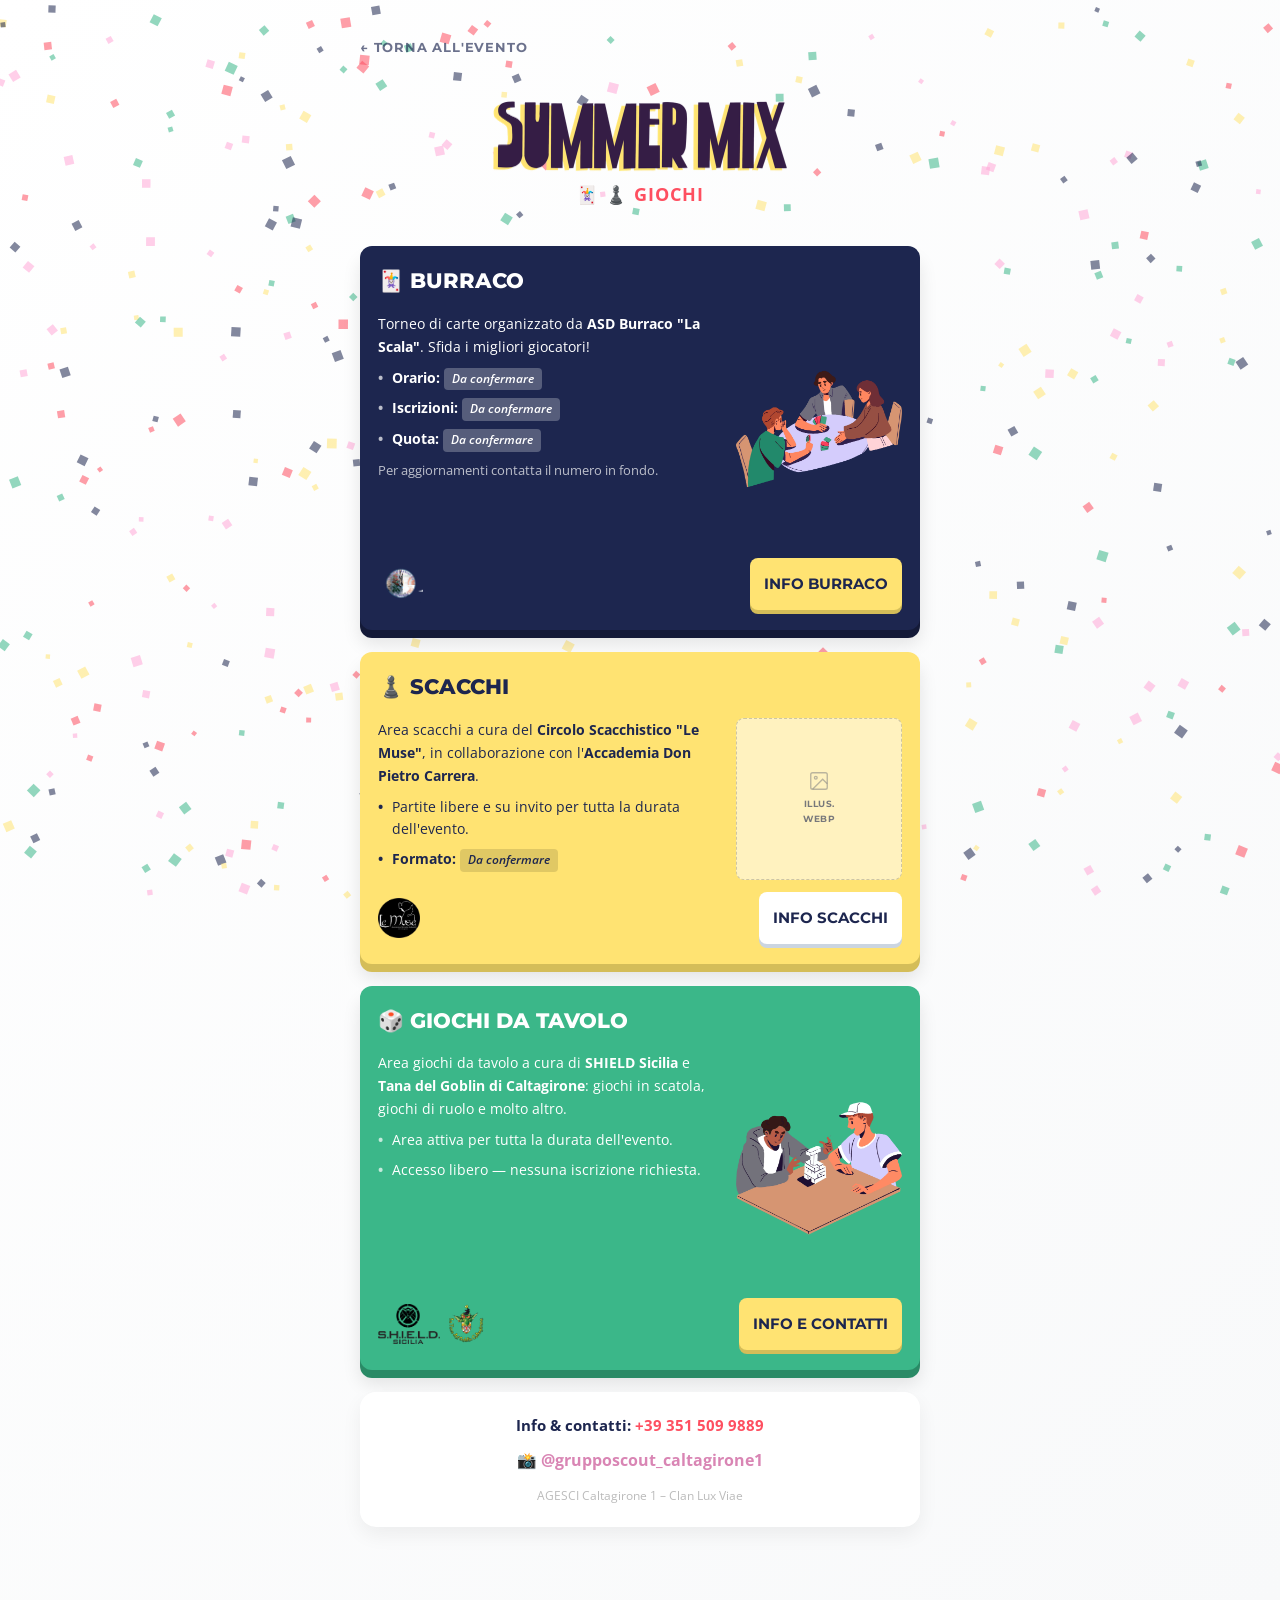
==== giochi.html @ 710dca7d "add" ====
<!DOCTYPE html>
<html lang="it">
<head>
    <meta charset="UTF-8">
    <meta name="viewport" content="width=device-width, initial-scale=1.0">
    <title>Giochi – Summer Mix 2026</title>
    <meta name="description" content="Burraco, scacchi e giochi da tavolo al Summer Mix 2026. Info, iscrizioni e associazioni partner.">
    <link rel="preconnect" href="https://fonts.googleapis.com">
    <link rel="preconnect" href="https://fonts.gstatic.com" crossorigin>
    <link href="https://fonts.googleapis.com/css2?family=Montserrat:wght@700;800;900&family=Open+Sans:wght@400;600;700&display=swap" rel="stylesheet">
    <link rel="stylesheet" href="style.css">
</head>
<body>

<canvas id="particle-canvas" aria-hidden="true"></canvas>

<div class="container">

    <nav class="back-bar" aria-label="Navigazione">
        <a href="index.html">← Torna all'evento</a>
    </nav>

    <header>
        <img src="assets/logo.png" alt="Summer Mix" class="logo-img" width="600" height="153">
        <p class="header-sub" style="margin-top:6px;">🃏 ♟️ Giochi</p>
    </header>

    <!-- BURRACO -->
    <article class="sub-card sub-card-navy on-dark">
        <div class="sub-card-head">
            <h2>🃏 Burraco</h2>
        </div>
        <div class="sub-card-body">
            <div class="sub-card-text">
                <p>Torneo di carte organizzato da <strong>ASD Burraco "La Scala"</strong>. Sfida i migliori giocatori!</p>
                <ul class="details-list">
                    <li><strong>Orario:</strong> <span class="badge-tbd">Da confermare</span></li>
                    <li><strong>Iscrizioni:</strong> <span class="badge-tbd">Da confermare</span></li>
                    <li><strong>Quota:</strong> <span class="badge-tbd">Da confermare</span></li>
                </ul>
                <p style="font-size:.82rem;opacity:.7;margin-top:6px;">Per aggiornamenti contatta il numero in fondo.</p>
            </div>
            <div class="illus-slot">
                <img src="assets/giochitavolo.webp" alt="Illustrazione burraco" loading="lazy">
            </div>
        </div>
        <div class="sub-card-foot sub-card-foot-flex">
            <div class="assoc-logos">
                <img src="assets/burraco.webp" alt="ASD Burraco La Scala" class="assoc-logo">
            </div>
            <a href="tel:+393515099889" class="btn btn-yellow">Info Burraco</a>
        </div>
    </article>

    <!-- SCACCHI -->
    <article class="sub-card sub-card-yellow on-light">
        <div class="sub-card-head">
            <h2>♟️ Scacchi</h2>
        </div>
        <div class="sub-card-body">
            <div class="sub-card-text">
                <p>Area scacchi a cura del <strong>Circolo Scacchistico "Le Muse"</strong>, in collaborazione con l'<strong>Accademia Don Pietro Carrera</strong>.</p>
                <ul class="details-list">
                    <li>Partite libere e su invito per tutta la durata dell'evento.</li>
                    <li><strong>Formato:</strong> <span class="badge-tbd">Da confermare</span></li>
                </ul>
            </div>
            <!--
                TODO illustrazione scacchi:
                <img src="assets/scacchi.webp" alt="Illustrazione scacchi"
                     width="150" height="150" class="illus-slot" style="object-fit:cover;border-radius:8px;">
            -->
            <div class="illus-slot ph" aria-hidden="true">
                <svg width="22" height="22" viewBox="0 0 24 24" fill="none" stroke="currentColor" stroke-width="1.5"><rect x="3" y="3" width="18" height="18" rx="2"/><circle cx="8.5" cy="8.5" r="1.5"/><polyline points="21 15 16 10 5 21"/></svg>
                Illus.<br>WebP
            </div>
        </div>
        <div class="sub-card-foot sub-card-foot-flex">
            <div class="assoc-logos">
                <img src="assets/le-muse.webp" alt="Le Muse" class="assoc-logo">
            </div>
            <a href="https://wa.me/393515099889"
               class="btn" target="_blank" rel="noopener">Info Scacchi</a>
        </div>
    </article>

    <!-- TANA DEL GOBLIN / SHIELD SICILIA -->
    <article class="sub-card sub-card-green on-dark">
        <div class="sub-card-head">
            <h2>🎲 Giochi da Tavolo</h2>
        </div>
        <div class="sub-card-body">
            <div class="sub-card-text">
                <p>Area giochi da tavolo a cura di <strong>SHIELD Sicilia</strong> e <strong>Tana del Goblin di Caltagirone</strong>: giochi in scatola, giochi di ruolo e molto altro.</p>
                <ul class="details-list">
                    <li>Area attiva per tutta la durata dell'evento.</li>
                    <li>Accesso libero — nessuna iscrizione richiesta.</li>
                </ul>

            </div>
            <div class="illus-slot">
                <img src="assets/illus-shield.webp" alt="Illustrazione giochi da tavolo" loading="lazy">
            </div>
        </div>
        <div class="sub-card-foot sub-card-foot-flex">
            <div class="assoc-logos">
                <img src="assets/logo-shield.webp" alt="SHIELD Sicilia" class="assoc-logo">
                <img src="assets/tana-goblin.webp" alt="Tana del Goblin" class="assoc-logo">
            </div>
            <a href="https://wa.me/393515099889"
               class="btn btn-yellow" target="_blank" rel="noopener">Info e contatti</a>
        </div>
    </article>

    <!-- FOOTER MINIMAL -->
    <footer>
        <p class="contact-line">
            <strong>Info &amp; contatti:</strong>
            <a href="https://wa.me/393515099889" class="contact-link">+39 351 509 9889</a>
        </p>
        <a href="https://www.instagram.com/grupposcout_caltagirone1"
           class="social-link" target="_blank" rel="noopener">
            📸 @grupposcout_caltagirone1
        </a>
        <p class="footer-note">AGESCI Caltagirone 1 – Clan Lux Viae</p>
    </footer>

</div><!-- /container -->

<script src="particles.js"></script>

</body>
</html>
---- style.css ----
/* ============================================================
   SUMMER MIX 2026 — Shared Stylesheet
   ============================================================ */
:root {
    --color-pink:        #FFA7D7;
    --color-pink-dark:   #D985B4;
    --color-green:       #3BB789;
    --color-green-dark:  #2A8A66;
    --color-yellow:      #FFE372;
    --color-yellow-dark: #D4BD59;
    --color-red:         #FE4F60;
    --color-red-dark:    #CC3D4B;
    --color-navy:        #1D264F;
    --color-navy-dark:   #141A38;
    --color-text-dark:   #1D264F;
}

*, *::before, *::after {
    box-sizing: border-box; margin: 0; padding: 0;
    -webkit-tap-highlight-color: transparent;
}

body {
    font-family: 'Open Sans', sans-serif;
    background: linear-gradient(135deg, #ffffff 0%, #f8f9fa 100%);
    color: var(--color-text-dark);
    line-height: 1.6;
    padding-bottom: 60px;
    min-height: 100vh;
    overflow-x: hidden;
}

h1, h2, h3 {
    font-family: 'Montserrat', sans-serif;
    font-weight: 800; text-transform: uppercase;
}

/* ── Canvas ── */
#particle-canvas {
    position: fixed; top: 0; left: 0;
    width: 100vw; height: 100vh;
    z-index: 0; pointer-events: none;
}

/* ── Container ── */
.container {
    width: 100%; max-width: 600px;
    margin: 0 auto; padding: 20px;
    position: relative; z-index: 2;
}

/* ── Header ── */
header { text-align: center; padding: 30px 0 20px; }

.logo-img {
    width: 100%; max-width: 300px; height: auto;
    display: block; margin: 0 auto 6px;
}

.header-eyebrow {
    font-size: .8rem; text-transform: uppercase;
    letter-spacing: 2px; color: var(--color-red);
    margin-bottom: 10px; font-weight: 700;
}

.header-sub {
    font-size: 1.1rem; font-weight: 700;
    color: var(--color-red); text-transform: uppercase;
    letter-spacing: 1px; margin-bottom: 18px;
}

/* ── Info box ── */
.info-box {
    background: #fff;
    border-bottom: 4px solid var(--color-yellow);
    padding: 14px; border-radius: 8px;
    text-align: left; margin-bottom: 4px;
    box-shadow: 0 6px 16px rgba(0,0,0,.06);
}
.info-item { margin-bottom: 7px; font-size: .95rem; color: #333; }
.info-item:last-child { margin-bottom: 0; }
.info-item strong { color: var(--color-text-dark); margin-right: 4px; }

/* ── Section label ── */
.section-label {
    font-family: 'Montserrat', sans-serif; font-size: .68rem;
    font-weight: 800; text-transform: uppercase; letter-spacing: 2.5px;
    color: #bbb; margin: 22px 0 10px; text-align: center;
}

/* ── Main nav boxes (index only) ── */
.main-box {
    display: flex; align-items: center; justify-content: space-between;
    border-radius: 16px; padding: 22px 20px; margin-bottom: 14px;
    text-decoration: none; cursor: pointer;
    position: relative; top: 0;
    transition: top .1s, box-shadow .1s;
}
.main-box:focus-visible { outline: 3px solid var(--color-navy); outline-offset: 3px; }
.main-box:active { top: 5px; }

.main-box-content { flex: 1; }
.main-box-icon    { font-size: 1.8rem; margin-bottom: 4px; line-height: 1; }
.main-box-title   { font-family: 'Montserrat', sans-serif; font-weight: 900;
                    font-size: 1.7rem; line-height: 1; margin-bottom: 3px;
                    text-transform: uppercase; }
.main-box-sub     { font-size: .82rem; font-weight: 600; opacity: .75; }
.main-box-arrow   { font-size: 2.2rem; font-weight: 700; flex-shrink: 0;
                    margin-left: 16px; opacity: .6; }

.main-box-sport {
    background: var(--color-pink); color: var(--color-text-dark);
    box-shadow: 0 10px 0 var(--color-pink-dark), 0 18px 26px rgba(0,0,0,.12);
}
.main-box-sport:active  { box-shadow: 0 5px 0 var(--color-pink-dark),  0 8px 12px rgba(0,0,0,.10); }

.main-box-giochi {
    background: var(--color-yellow); color: var(--color-text-dark);
    box-shadow: 0 10px 0 var(--color-yellow-dark), 0 18px 26px rgba(0,0,0,.12);
}
.main-box-giochi:active { box-shadow: 0 5px 0 var(--color-yellow-dark), 0 8px 12px rgba(0,0,0,.10); }

/* ── Timeline (home) ── */
.timeline-wrap {
    background: #fff; border-radius: 12px;
    padding: 16px 16px 6px;
    box-shadow: 0 6px 16px rgba(0,0,0,.06);
    margin-bottom: 14px;
}

.tl-item {
    display: flex; gap: 10px; align-items: flex-start;
    margin-bottom: 12px; font-size: .9rem;
}
.tl-time {
    font-family: 'Montserrat', sans-serif; font-weight: 700;
    min-width: 58px; flex-shrink: 0; color: var(--color-text-dark); padding-top: 1px;
}
.tl-dot {
    width: 9px; height: 9px; border-radius: 50%;
    background: #ddd; flex-shrink: 0; margin-top: 5px;
}
.tl-content { flex: 1; }

/* KaltaStreetEagles — featured row */
.tl-item-featured {
    display: flex; gap: 10px; align-items: center;
    background: var(--color-red); color: #fff;
    border-radius: 10px; padding: 11px 14px;
    margin: 0 -4px 12px; font-size: .9rem;
}
.tl-item-featured .tl-time  { color: rgba(255,255,255,.8); min-width: 58px; }
.tl-item-featured .tl-dot   { background: rgba(255,255,255,.6); }
.tl-item-featured .tl-content { font-size: .95rem; }

.badge-live {
    display: inline-flex; align-items: center;
    background: #fff; color: var(--color-red);
    font-family: 'Montserrat', sans-serif;
    font-size: .58rem; font-weight: 900; letter-spacing: 1.5px;
    padding: 2px 6px; border-radius: 4px;
    vertical-align: middle; margin-right: 5px;
    animation: pulse 1.4s ease-in-out infinite;
}
@keyframes pulse { 0%,100% { opacity:1; } 50% { opacity:.5; } }

/* ── Cibo card (index) ── */
.cibo-card {
    background: var(--color-red); color: #fff;
    border-radius: 12px; padding: 18px 18px 20px;
    box-shadow: 0 8px 0 var(--color-red-dark), 0 14px 20px rgba(0,0,0,.10);
    margin-bottom: 14px;
}
.cibo-card h2 { font-size: 1.2rem; margin-bottom: 12px; }
.cibo-row { display: flex; gap: 8px; margin-bottom: 9px; font-size: .9rem; align-items: flex-start; }
.cibo-row-icon { flex-shrink: 0; margin-top: 1px; }

/* ── Sponsor trigger ── */
.sponsor-trigger {
    font-size: .98rem; font-weight: 700; text-align: center;
    color: var(--color-text-dark); margin: 14px 0;
    background: rgba(254,79,96,.07); border: 2px solid var(--color-red);
    padding: 12px; border-radius: 8px; cursor: pointer;
    transition: transform .15s; box-shadow: 0 4px 10px rgba(254,79,96,.10);
}
.sponsor-trigger:active { transform: scale(.98); }
.sponsor-trigger:focus-visible { outline: 3px solid var(--color-navy); outline-offset: 3px; }

/* ── Buttons ── */
.btn {
    display: block; width: 100%; text-align: center; padding: 14px;
    background: #fff; color: var(--color-text-dark); text-decoration: none;
    font-family: 'Montserrat', sans-serif; font-weight: 700;
    border-radius: 8px; text-transform: uppercase; font-size: .95rem;
    box-shadow: 0 4px 0 #CBD5E1;
    transition: transform .1s, box-shadow .1s;
    cursor: pointer; border: none; appearance: none;
}
.btn:active         { transform: translateY(4px); box-shadow: none; }
.btn-yellow         { background: var(--color-yellow); box-shadow: 0 4px 0 var(--color-yellow-dark); }
.btn-yellow:active  { box-shadow: none; }
.btn[disabled], .btn-disabled {
    opacity: .45; cursor: not-allowed; pointer-events: none; box-shadow: none;
}
.btn + .btn { margin-top: 10px; }

/* ── Badge TBD ── */
.badge-tbd { display: inline-block; padding: 2px 8px; border-radius: 4px;
             font-size: .73rem; font-weight: 600; font-style: italic; }
.on-light .badge-tbd { background: rgba(0,0,0,.12); color: var(--color-text-dark); }
.on-dark  .badge-tbd { background: rgba(255,255,255,.25); color: #fff; }
/* uso diretto fuori da on-light/on-dark (es. timeline su bianco) */
.badge-tbd-plain    { background: rgba(0,0,0,.10); color: var(--color-text-dark); }
.badge-tbd-inv      { background: rgba(255,255,255,.25); color: #fff; }

/* ── Back bar (sub-pages) ── */
.back-bar { padding: 14px 0 8px; }
.back-bar a {
    display: inline-flex; align-items: center; gap: 6px;
    color: var(--color-text-dark); text-decoration: none;
    font-family: 'Montserrat', sans-serif; font-weight: 700;
    font-size: .82rem; text-transform: uppercase; letter-spacing: .8px;
    opacity: .65; transition: opacity .15s;
}
.back-bar a:hover, .back-bar a:focus { opacity: 1; }
.back-bar a:focus-visible { outline: 3px solid var(--color-navy); border-radius: 4px; outline-offset: 3px; }

/* ── Sub-page cards (always expanded) ── */
.sub-card {
    border-radius: 12px; margin-bottom: 22px; overflow: hidden;
}
.sub-card-head { padding: 18px 18px 14px; }
.sub-card-head h2 { font-size: 1.3rem; }
.sub-card-body {
    display: flex; gap: 14px; align-items: stretch;
    padding: 0 18px;
}
.sub-card-text       { flex: 1; min-width: 0; font-size: .9rem; }
.sub-card-text p     { margin-bottom: 9px; }
.sub-card-foot       { padding: 12px 18px 20px; }

/* colours */
.sub-card-pink   { background: var(--color-pink);   color: var(--color-text-dark);
                   box-shadow: 0 8px 0 var(--color-pink-dark),   0 14px 18px rgba(0,0,0,.10); }
.sub-card-green  { background: var(--color-green);  color: #fff;
                   box-shadow: 0 8px 0 var(--color-green-dark),  0 14px 18px rgba(0,0,0,.10); }
.sub-card-yellow { background: var(--color-yellow); color: var(--color-text-dark);
                   box-shadow: 0 8px 0 var(--color-yellow-dark), 0 14px 18px rgba(0,0,0,.10); }
.sub-card-navy   { background: var(--color-navy);   color: #fff;
                   box-shadow: 0 8px 0 var(--color-navy-dark),   0 14px 18px rgba(0,0,0,.10); }

/* ── Illustration slot ── */
.illus-slot {
    flex: 0 0 calc(33% - 7px); border-radius: 8px; overflow: hidden;
    min-height: 120px; display: flex; align-items: center; justify-content: center;
}
.illus-slot.ph {          /* placeholder */
    flex-direction: column; gap: 5px; padding: 8px; text-align: center;
    font-family: 'Montserrat', sans-serif; font-weight: 700;
    font-size: .58rem; letter-spacing: .5px; text-transform: uppercase;
}
.on-light .illus-slot.ph { background: rgba(255,255,255,.55); border: 1px dashed rgba(29,38,79,.22); color: rgba(29,38,79,.6); }
.on-dark  .illus-slot.ph { background: rgba(255,255,255,.14); border: 1px dashed rgba(255,255,255,.38); color: rgba(255,255,255,.8); }
.illus-slot.ph svg { opacity: .5; }
.illus-slot img { width: 100%; height: auto; object-fit: contain; display: block; }

/* ── Details list ── */
.details-list { list-style: none; margin: 8px 0; }
.details-list li { margin-bottom: 7px; padding-left: 14px; position: relative; font-size: .88rem; }
.details-list li::before { content: "•"; position: absolute; left: 0; font-weight: 700; }
.on-dark  .details-list li::before { color: rgba(255,255,255,.7); }
.on-light .details-list li::before { color: var(--color-text-dark); }

/* ── Footer ── */
footer {
    text-align: center; padding: 22px 20px; margin-top: 14px;
    background: #fff; border-radius: 16px;
    box-shadow: 0 8px 20px rgba(0,0,0,.06);
}
footer h3 { font-size: 1.05rem; color: var(--color-text-dark); margin-bottom: 14px; }

.org-grid {
    display: flex;
    flex-wrap: wrap;
    justify-content: center;
    gap: 10px;
    margin-bottom: 18px;
}
.org-slot {
    flex: 0 0 calc(33.333% - 8px);
    min-width: 0;
}
.org-slot {
    border: 2px dashed #e2e8f0; border-radius: 8px;
    padding: 14px 10px; height: 76px;
    display: flex; align-items: center; justify-content: center;
    font-family: 'Montserrat', sans-serif; font-size: .62rem;
    font-weight: 700; color: #c0c8d4; text-align: center;
    text-transform: uppercase; letter-spacing: .5px;
}
.org-slot img { max-width: 100%; max-height: 52px; object-fit: contain; }

.contact-line { margin-bottom: 10px; font-size: .93rem; }
.contact-link { color: var(--color-red); font-weight: 700; text-decoration: none; }
.social-link  { display: inline-flex; align-items: center; gap: 5px;
                color: var(--color-pink-dark); font-weight: 700;
                text-decoration: none; font-size: .98rem; }
.footer-note  { font-size: .76rem; color: #bbb; margin-top: 12px; }

/* ── Sponsor modal ── */
.modal-overlay {
    position: fixed; top: 0; left: 0; width: 100vw; height: 100vh;
    background: rgba(29,38,79,.8); backdrop-filter: blur(4px);
    z-index: 1000; display: flex; align-items: center; justify-content: center;
    opacity: 0; pointer-events: none; transition: opacity .3s;
}
.modal-overlay.active { opacity: 1; pointer-events: auto; }
.modal-content {
    background: #fff; width: 90%; max-width: 450px;
    border: 4px solid var(--color-red); border-radius: 12px;
    padding: 24px 18px; position: relative;
    transform: translateY(20px); transition: transform .3s;
    box-shadow: 0 10px 30px rgba(0,0,0,.3);
    max-height: 90vh; overflow-y: auto;
}
.modal-overlay.active .modal-content { transform: translateY(0); }
.close-modal {
    position: absolute; top: 10px; right: 14px;
    font-size: 2rem; font-weight: 700; color: var(--color-red); cursor: pointer; line-height: 1;
}
.close-modal:focus-visible { outline: 3px solid var(--color-navy); border-radius: 4px; }
.modal-content h2 {
    text-align: center; font-size: 1.4rem; color: var(--color-text-dark);
    margin-bottom: 16px; border-bottom: 2px solid rgba(254,79,96,.2); padding-bottom: 10px;
}
.sponsor-grid { display: grid; grid-template-columns: repeat(2,1fr); gap: 12px; }
.sponsor-slot {
    background: #f8f9fa; border: 2px dashed #cbd5e1; border-radius: 8px;
    padding: 18px 10px; min-height: 78px;
    display: flex; flex-direction: column; align-items: center; justify-content: center;
    font-family: 'Montserrat', sans-serif; font-size: .7rem; font-weight: 700;
    color: #94a3b8; text-align: center; gap: 5px;
}

/* ── Org logos row (dentro sub-page cards) ── */
.card-logos {
    display: flex; gap: 10px; align-items: center;
    margin-top: 12px; flex-wrap: wrap;
}
.card-logo {
    height: 34px; width: auto; max-width: 90px;
    object-fit: contain; border-radius: 5px;
    background: rgba(255,255,255,.15); padding: 2px;
}

/* ── Logo inline nel timeline highlight ── */
.tl-logo {
    height: 26px; width: auto; max-width: 80px;
    object-fit: contain; border-radius: 4px;
    margin-top: 6px; display: block;
    background: rgba(255,255,255,.15); padding: 2px;
}

/* ── Immagini dentro sponsor-slot e org-slot ── */
.sponsor-slot img {
    max-width: 100%; max-height: 54px;
    object-fit: contain; display: block;
}
.org-slot img {
    max-width: 100%; max-height: 52px;
    object-fit: contain; display: block;
}

/* sub-card-foot con logo associazione a sx e bottone a dx */
.sub-card-foot-flex {
    display: flex; align-items: center;
    justify-content: space-between; gap: 12px;
}
.sub-card-foot-flex .btn {
    width: auto; white-space: nowrap; flex-shrink: 0;
}
.assoc-logos {
    display: flex; gap: 6px; align-items: center; flex-shrink: 0;
}
.assoc-logo {
    height: 40px; width: auto; max-width: 68px;
    object-fit: contain; border-radius: 4px; display: block;
}

/* timeline con illustrazione laterale */
.tl-with-img  { display: flex; gap: 12px; align-items: center; }
.tl-items     { flex: 1; min-width: 0; }
.tl-side-img  { width: 32%; flex-shrink: 0; height: auto; display: block; border-radius: 8px; }

/* ── Responsive ── */
@media (max-width: 380px) {
    .sub-card-body  { flex-direction: column; }
    .illus-slot     { flex: none; width: 100%; height: 130px; }
}
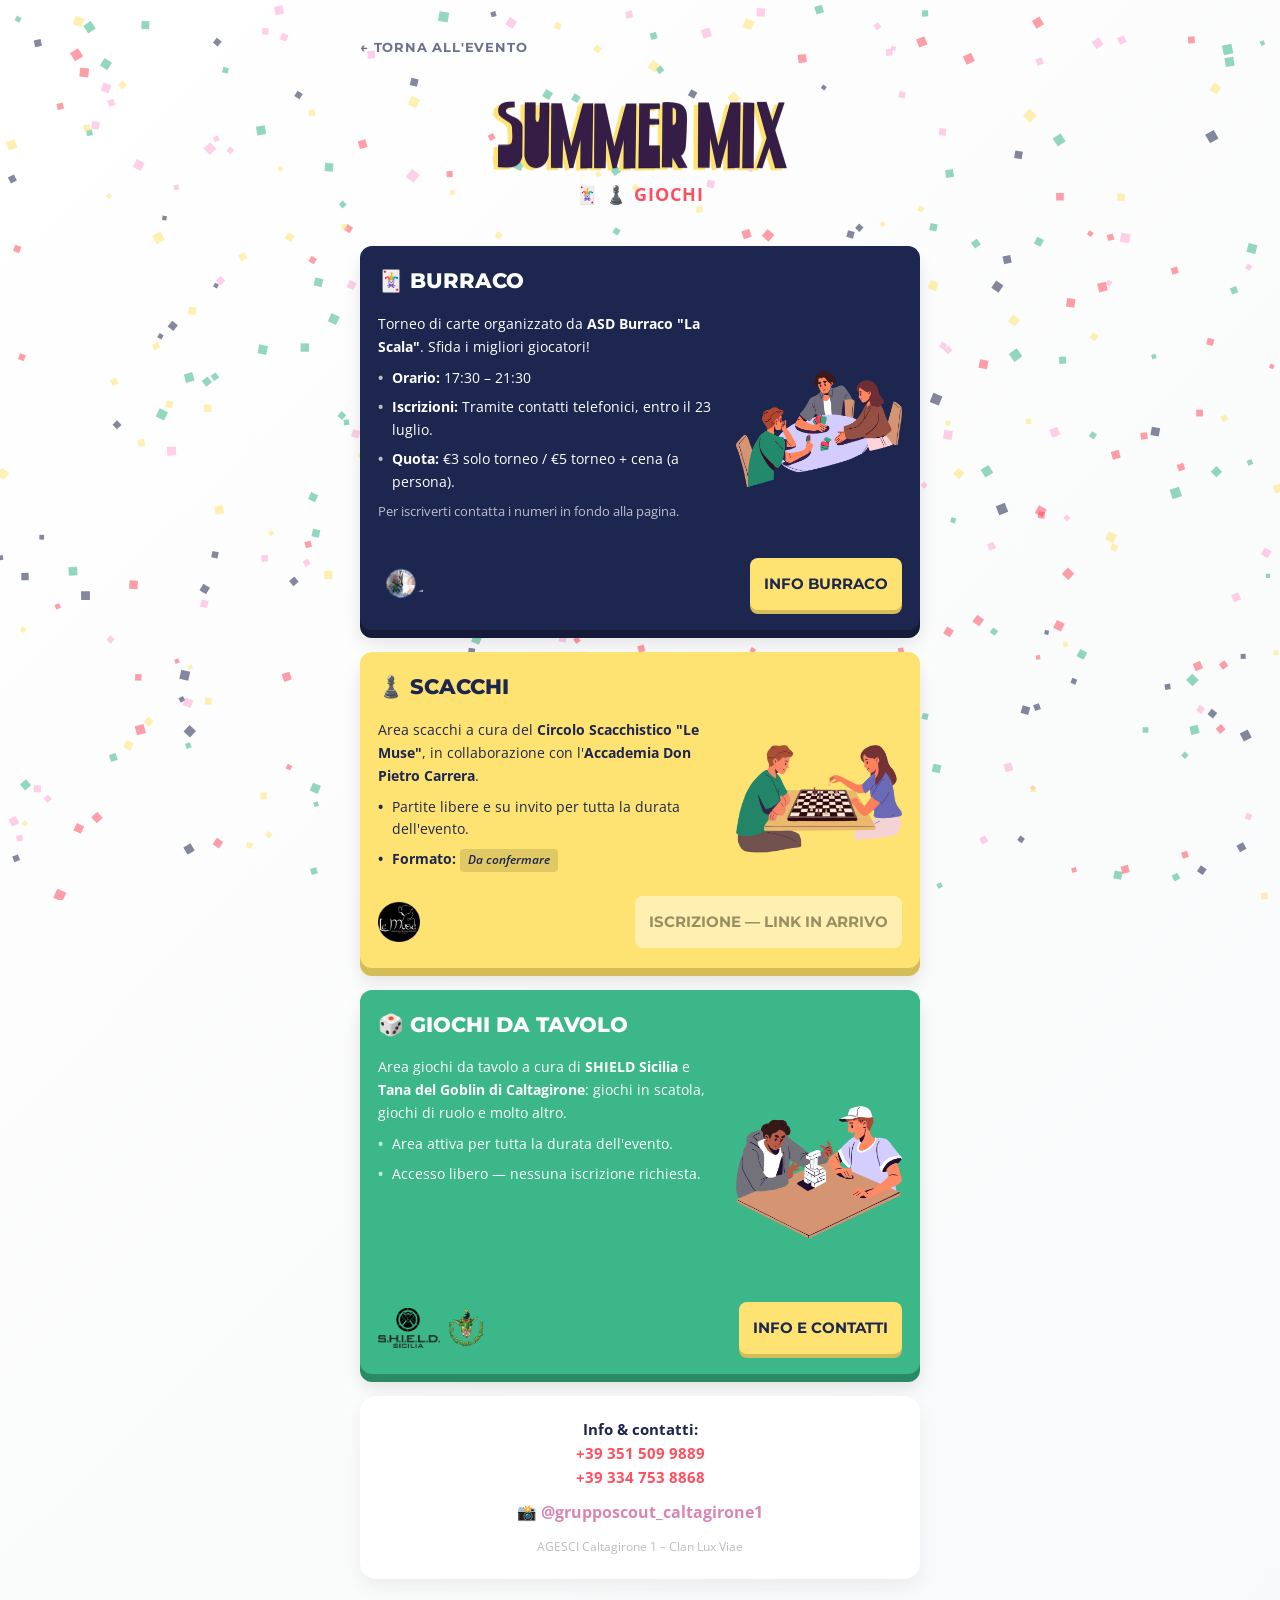
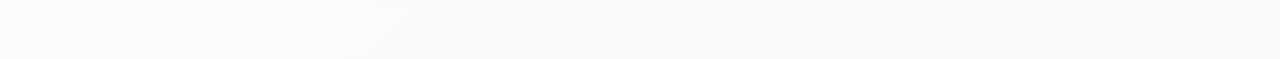
==== commit ce924d69: "completamento" ====
--- a/giochi.html
+++ b/giochi.html
@@ -34,11 +34,11 @@
             <div class="sub-card-text">
                 <p>Torneo di carte organizzato da <strong>ASD Burraco "La Scala"</strong>. Sfida i migliori giocatori!</p>
                 <ul class="details-list">
-                    <li><strong>Orario:</strong> <span class="badge-tbd">Da confermare</span></li>
-                    <li><strong>Iscrizioni:</strong> <span class="badge-tbd">Da confermare</span></li>
-                    <li><strong>Quota:</strong> <span class="badge-tbd">Da confermare</span></li>
+                    <li><strong>Orario:</strong> 17:30 – 21:30</li>
+                    <li><strong>Iscrizioni:</strong> Tramite contatti telefonici, entro il 23 luglio.</li>
+                    <li><strong>Quota:</strong> €3 solo torneo / €5 torneo + cena (a persona).</li>
                 </ul>
-                <p style="font-size:.82rem;opacity:.7;margin-top:6px;">Per aggiornamenti contatta il numero in fondo.</p>
+                <p style="font-size:.82rem;opacity:.7;margin-top:6px;">Per iscriverti contatta i numeri in fondo alla pagina.</p>
             </div>
             <div class="illus-slot">
                 <img src="assets/giochitavolo.webp" alt="Illustrazione burraco" loading="lazy">
@@ -65,22 +65,18 @@
                     <li><strong>Formato:</strong> <span class="badge-tbd">Da confermare</span></li>
                 </ul>
             </div>
-            <!--
-                TODO illustrazione scacchi:
-                <img src="assets/scacchi.webp" alt="Illustrazione scacchi"
-                     width="150" height="150" class="illus-slot" style="object-fit:cover;border-radius:8px;">
-            -->
-            <div class="illus-slot ph" aria-hidden="true">
-                <svg width="22" height="22" viewBox="0 0 24 24" fill="none" stroke="currentColor" stroke-width="1.5"><rect x="3" y="3" width="18" height="18" rx="2"/><circle cx="8.5" cy="8.5" r="1.5"/><polyline points="21 15 16 10 5 21"/></svg>
-                Illus.<br>WebP
+            <div class="illus-slot">
+                <img src="assets/illus_scacchi.webp" alt="Illustrazione scacchi" loading="lazy">
             </div>
         </div>
         <div class="sub-card-foot sub-card-foot-flex">
             <div class="assoc-logos">
                 <img src="assets/le-muse.webp" alt="Le Muse" class="assoc-logo">
             </div>
-            <a href="https://wa.me/393515099889"
-               class="btn" target="_blank" rel="noopener">Info Scacchi</a>
+            <!-- TODO: sostituire href="TODO_LINK_SCACCHI" con l'URL reale del form iscrizione e rimuovere btn-disabled/disabled -->
+            <a href="TODO_LINK_SCACCHI"
+               class="btn btn-disabled" aria-disabled="true"
+               target="_blank" rel="noopener">Iscrizione — link in arrivo</a>
         </div>
     </article>
 
@@ -115,8 +111,9 @@
     <!-- FOOTER MINIMAL -->
     <footer>
         <p class="contact-line">
-            <strong>Info &amp; contatti:</strong>
-            <a href="https://wa.me/393515099889" class="contact-link">+39 351 509 9889</a>
+            <strong>Info &amp; contatti:</strong><br>
+            <a href="tel:+393515099889" class="contact-link">+39 351 509 9889</a><br>
+            <a href="tel:+393347538868" class="contact-link">+39 334 753 8868</a>
         </p>
         <a href="https://www.instagram.com/grupposcout_caltagirone1"
            class="social-link" target="_blank" rel="noopener">
--- a/style.css
+++ b/style.css
@@ -392,6 +392,37 @@
 .tl-items     { flex: 1; min-width: 0; }
 .tl-side-img  { width: 32%; flex-shrink: 0; height: auto; display: block; border-radius: 8px; }
 
+/* menu cena dropdown (dentro cibo-card, on-dark) */
+.menu-dropdown {
+    margin-top: 12px;
+    background: rgba(255,255,255,.12);
+    border-radius: 8px;
+    overflow: hidden;
+}
+.menu-dropdown summary {
+    cursor: pointer; padding: 11px 14px;
+    font-family: 'Montserrat', sans-serif; font-weight: 700;
+    font-size: .9rem; list-style: none;
+    display: flex; align-items: center; justify-content: space-between;
+}
+.menu-dropdown summary::-webkit-details-marker { display: none; }
+.menu-dropdown summary::after {
+    content: "+"; font-size: 1.3rem; font-weight: 700;
+    transition: transform .2s;
+}
+.menu-dropdown[open] summary::after { transform: rotate(45deg); }
+.menu-list { list-style: none; padding: 4px 14px 14px; margin: 0; }
+.menu-list li {
+    font-size: .86rem; padding: 6px 0;
+    border-top: 1px solid rgba(255,255,255,.15);
+    display: flex; gap: 10px; align-items: baseline;
+}
+.menu-list li:first-child { border-top: none; }
+.menu-price {
+    font-family: 'Montserrat', sans-serif; font-weight: 700;
+    flex-shrink: 0; min-width: 48px;
+}
+
 /* ── Responsive ── */
 @media (max-width: 380px) {
     .sub-card-body  { flex-direction: column; }
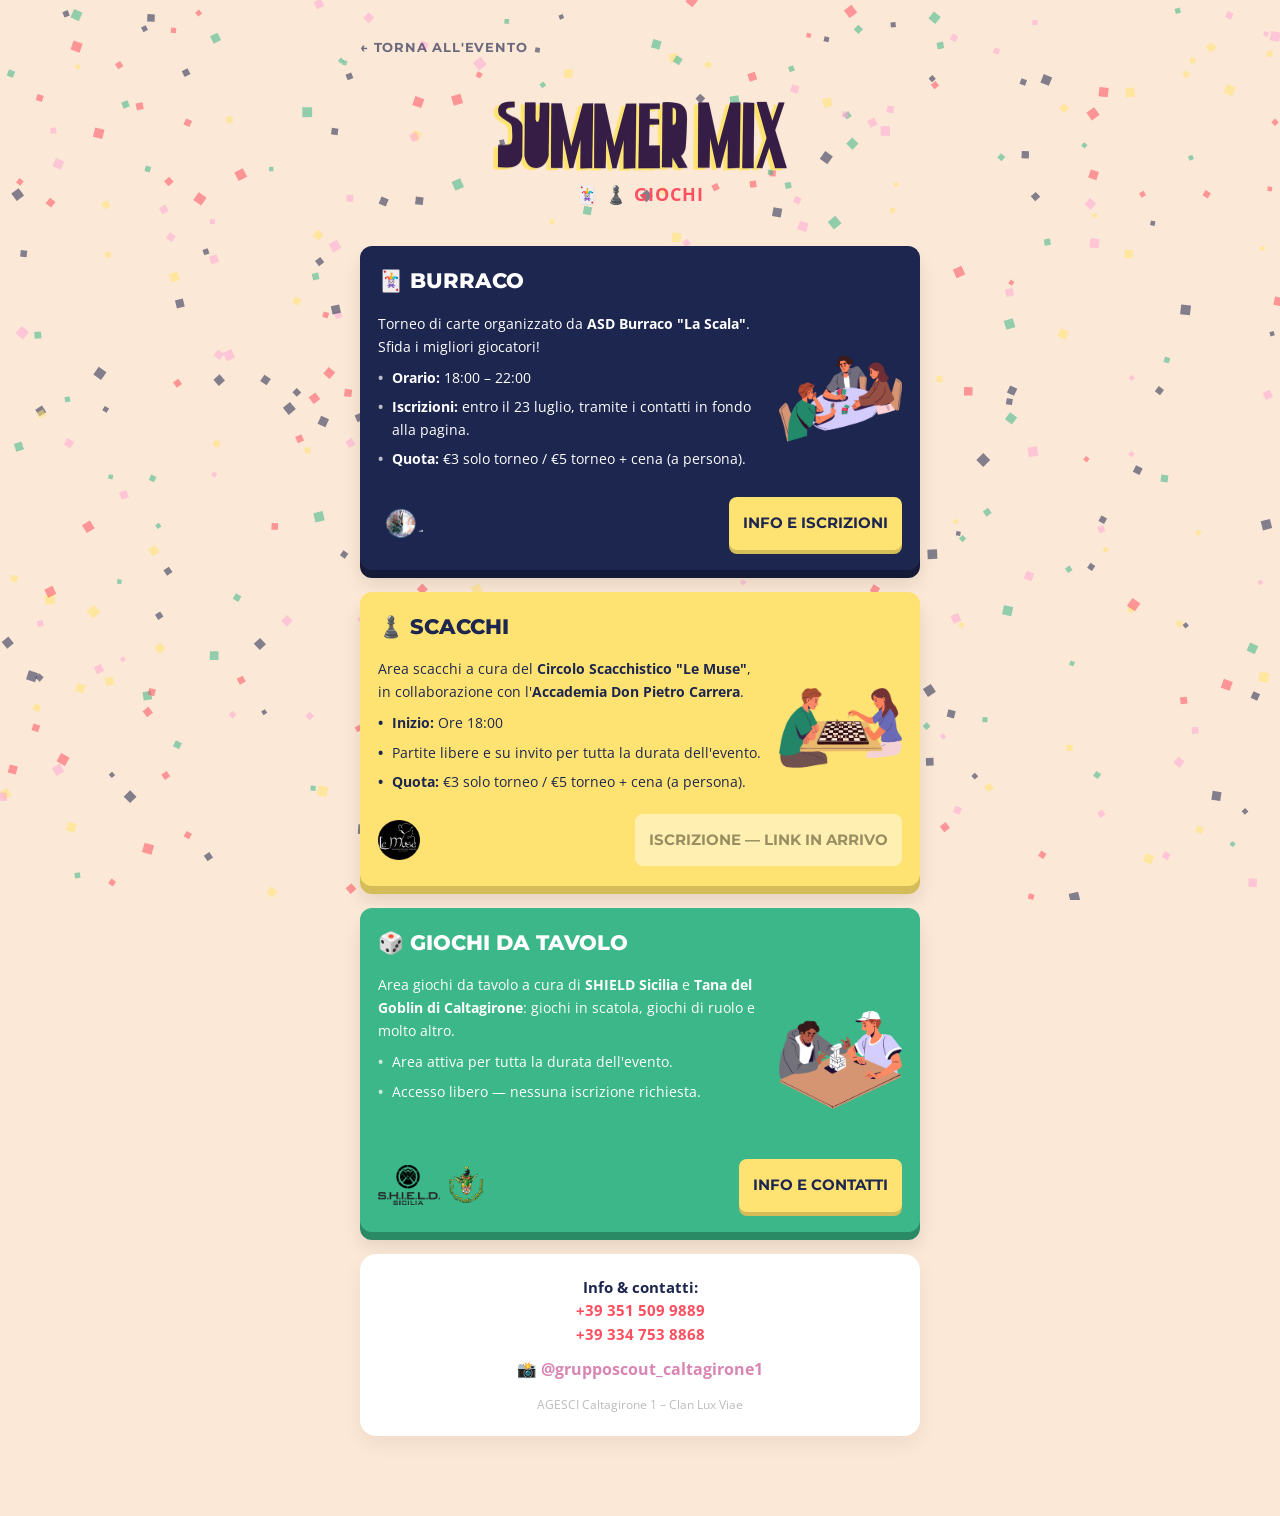
==== commit d798f061: "aggiornamenti" ====
--- a/giochi.html
+++ b/giochi.html
@@ -3,6 +3,7 @@
 <head>
     <meta charset="UTF-8">
     <meta name="viewport" content="width=device-width, initial-scale=1.0">
+    <meta name="color-scheme" content="light">
     <title>Giochi – Summer Mix 2026</title>
     <meta name="description" content="Burraco, scacchi e giochi da tavolo al Summer Mix 2026. Info, iscrizioni e associazioni partner.">
     <link rel="preconnect" href="https://fonts.googleapis.com">
@@ -34,11 +35,10 @@
             <div class="sub-card-text">
                 <p>Torneo di carte organizzato da <strong>ASD Burraco "La Scala"</strong>. Sfida i migliori giocatori!</p>
                 <ul class="details-list">
-                    <li><strong>Orario:</strong> 17:30 – 21:30</li>
-                    <li><strong>Iscrizioni:</strong> Tramite contatti telefonici, entro il 23 luglio.</li>
+                    <li><strong>Orario:</strong> 18:00 – 22:00</li>
+                    <li><strong>Iscrizioni:</strong> entro il 23 luglio, tramite i contatti in fondo alla pagina.</li>
                     <li><strong>Quota:</strong> €3 solo torneo / €5 torneo + cena (a persona).</li>
                 </ul>
-                <p style="font-size:.82rem;opacity:.7;margin-top:6px;">Per iscriverti contatta i numeri in fondo alla pagina.</p>
             </div>
             <div class="illus-slot">
                 <img src="assets/giochitavolo.webp" alt="Illustrazione burraco" loading="lazy">
@@ -48,7 +48,7 @@
             <div class="assoc-logos">
                 <img src="assets/burraco.webp" alt="ASD Burraco La Scala" class="assoc-logo">
             </div>
-            <a href="tel:+393515099889" class="btn btn-yellow">Info Burraco</a>
+            <a href="#contatti" class="btn btn-yellow">Info e iscrizioni</a>
         </div>
     </article>
 
@@ -61,8 +61,9 @@
             <div class="sub-card-text">
                 <p>Area scacchi a cura del <strong>Circolo Scacchistico "Le Muse"</strong>, in collaborazione con l'<strong>Accademia Don Pietro Carrera</strong>.</p>
                 <ul class="details-list">
+                    <li><strong>Inizio:</strong> Ore 18:00</li>
                     <li>Partite libere e su invito per tutta la durata dell'evento.</li>
-                    <li><strong>Formato:</strong> <span class="badge-tbd">Da confermare</span></li>
+                    <li><strong>Quota:</strong> €3 solo torneo / €5 torneo + cena (a persona).</li>
                 </ul>
             </div>
             <div class="illus-slot">
@@ -103,13 +104,13 @@
                 <img src="assets/logo-shield.webp" alt="SHIELD Sicilia" class="assoc-logo">
                 <img src="assets/tana-goblin.webp" alt="Tana del Goblin" class="assoc-logo">
             </div>
-            <a href="https://wa.me/393515099889"
-               class="btn btn-yellow" target="_blank" rel="noopener">Info e contatti</a>
+            <a href="#contatti"
+               class="btn btn-yellow">Info e contatti</a>
         </div>
     </article>
 
     <!-- FOOTER MINIMAL -->
-    <footer>
+    <footer id="contatti">
         <p class="contact-line">
             <strong>Info &amp; contatti:</strong><br>
             <a href="tel:+393515099889" class="contact-link">+39 351 509 9889</a><br>
--- a/style.css
+++ b/style.css
@@ -2,6 +2,7 @@
    SUMMER MIX 2026 — Shared Stylesheet
    ============================================================ */
 :root {
+    color-scheme: light only;
     --color-pink:        #FFA7D7;
     --color-pink-dark:   #D985B4;
     --color-green:       #3BB789;
@@ -13,6 +14,7 @@
     --color-navy:        #1D264F;
     --color-navy-dark:   #141A38;
     --color-text-dark:   #1D264F;
+    --color-bg:          #FCE8D6;
 }
 
 *, *::before, *::after {
@@ -20,14 +22,18 @@
     -webkit-tap-highlight-color: transparent;
 }
 
+html { background: var(--color-bg); }
+
 body {
     font-family: 'Open Sans', sans-serif;
-    background: linear-gradient(135deg, #ffffff 0%, #f8f9fa 100%);
+    background: var(--color-bg);
     color: var(--color-text-dark);
     line-height: 1.6;
     padding-bottom: 60px;
     min-height: 100vh;
     overflow-x: hidden;
+    -webkit-text-fill-color: initial; /* previene override forzati iOS dark */
+    forced-color-adjust: none;
 }
 
 h1, h2, h3 {
@@ -83,9 +89,15 @@
 
 /* ── Section label ── */
 .section-label {
-    font-family: 'Montserrat', sans-serif; font-size: .68rem;
-    font-weight: 800; text-transform: uppercase; letter-spacing: 2.5px;
-    color: #bbb; margin: 22px 0 10px; text-align: center;
+    font-family: 'Montserrat', sans-serif; font-size: .95rem;
+    font-weight: 800; text-transform: uppercase; letter-spacing: 2px;
+    color: var(--color-navy); margin: 28px 0 14px; text-align: center;
+    display: flex; align-items: center; justify-content: center; gap: 12px;
+}
+.section-label::before,
+.section-label::after {
+    content: ""; height: 3px; flex: 1; max-width: 60px;
+    background: var(--color-red); border-radius: 2px;
 }
 
 /* ── Main nav boxes (index only) ── */
@@ -251,8 +263,9 @@
 
 /* ── Illustration slot ── */
 .illus-slot {
-    flex: 0 0 calc(33% - 7px); border-radius: 8px; overflow: hidden;
-    min-height: 120px; display: flex; align-items: center; justify-content: center;
+    flex: 0 0 calc(25% - 8px); border-radius: 8px; overflow: hidden;
+    min-height: 90px; align-self: center;
+    display: flex; align-items: center; justify-content: center;
 }
 .illus-slot.ph {          /* placeholder */
     flex-direction: column; gap: 5px; padding: 8px; text-align: center;
@@ -387,11 +400,6 @@
     object-fit: contain; border-radius: 4px; display: block;
 }
 
-/* timeline con illustrazione laterale */
-.tl-with-img  { display: flex; gap: 12px; align-items: center; }
-.tl-items     { flex: 1; min-width: 0; }
-.tl-side-img  { width: 32%; flex-shrink: 0; height: auto; display: block; border-radius: 8px; }
-
 /* menu cena dropdown (dentro cibo-card, on-dark) */
 .menu-dropdown {
     margin-top: 12px;
@@ -423,6 +431,13 @@
     flex-shrink: 0; min-width: 48px;
 }
 
+html { scroll-behavior: smooth; }
+
+/* org-slot cliccabile (link Instagram) */
+a.org-slot { cursor: pointer; transition: transform .15s, border-color .15s; text-decoration: none; }
+a.org-slot:hover { transform: translateY(-2px); border-color: var(--color-pink-dark); }
+a.org-slot:focus-visible { outline: 3px solid var(--color-navy); outline-offset: 2px; }
+
 /* ── Responsive ── */
 @media (max-width: 380px) {
     .sub-card-body  { flex-direction: column; }
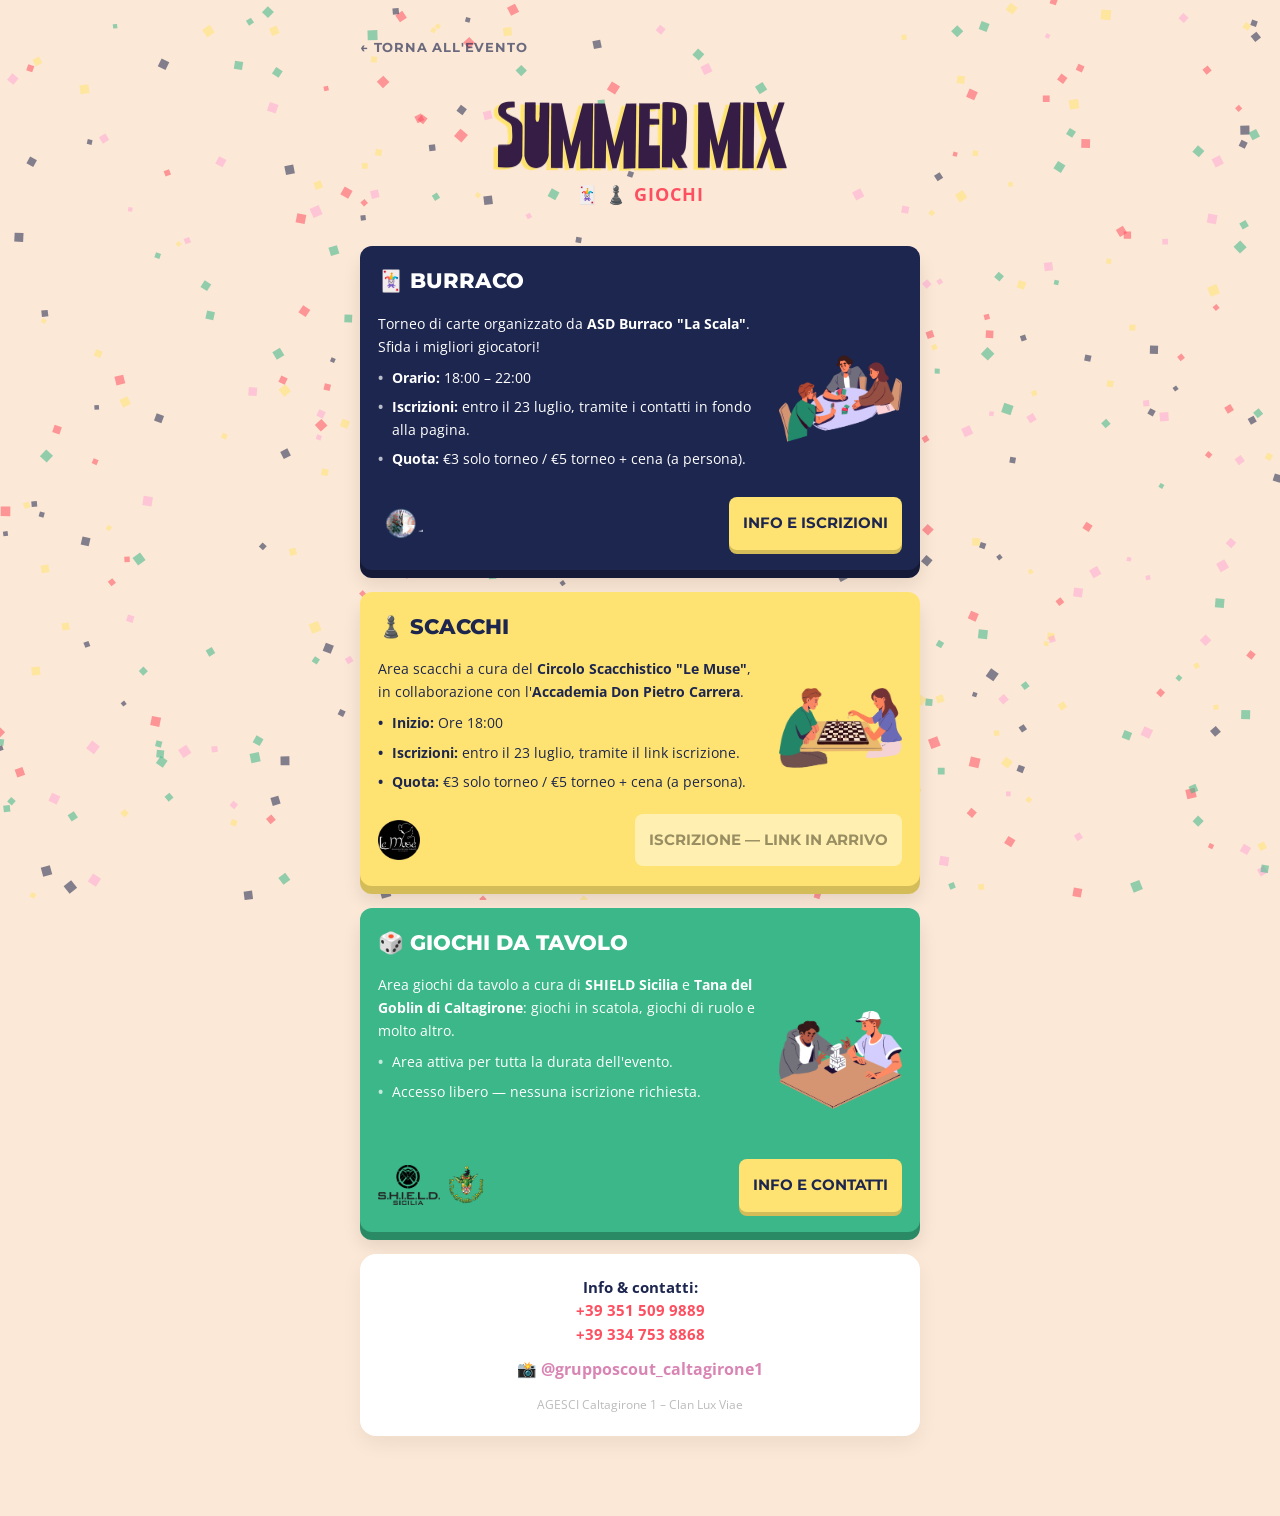
==== commit 69f2a129: "Update giochi.html" ====
--- a/giochi.html
+++ b/giochi.html
@@ -62,7 +62,7 @@
                 <p>Area scacchi a cura del <strong>Circolo Scacchistico "Le Muse"</strong>, in collaborazione con l'<strong>Accademia Don Pietro Carrera</strong>.</p>
                 <ul class="details-list">
                     <li><strong>Inizio:</strong> Ore 18:00</li>
-                    <li>Partite libere e su invito per tutta la durata dell'evento.</li>
+                    <li><strong>Iscrizioni:</strong> entro il 23 luglio, tramite il link iscrizione.</li>
                     <li><strong>Quota:</strong> €3 solo torneo / €5 torneo + cena (a persona).</li>
                 </ul>
             </div>
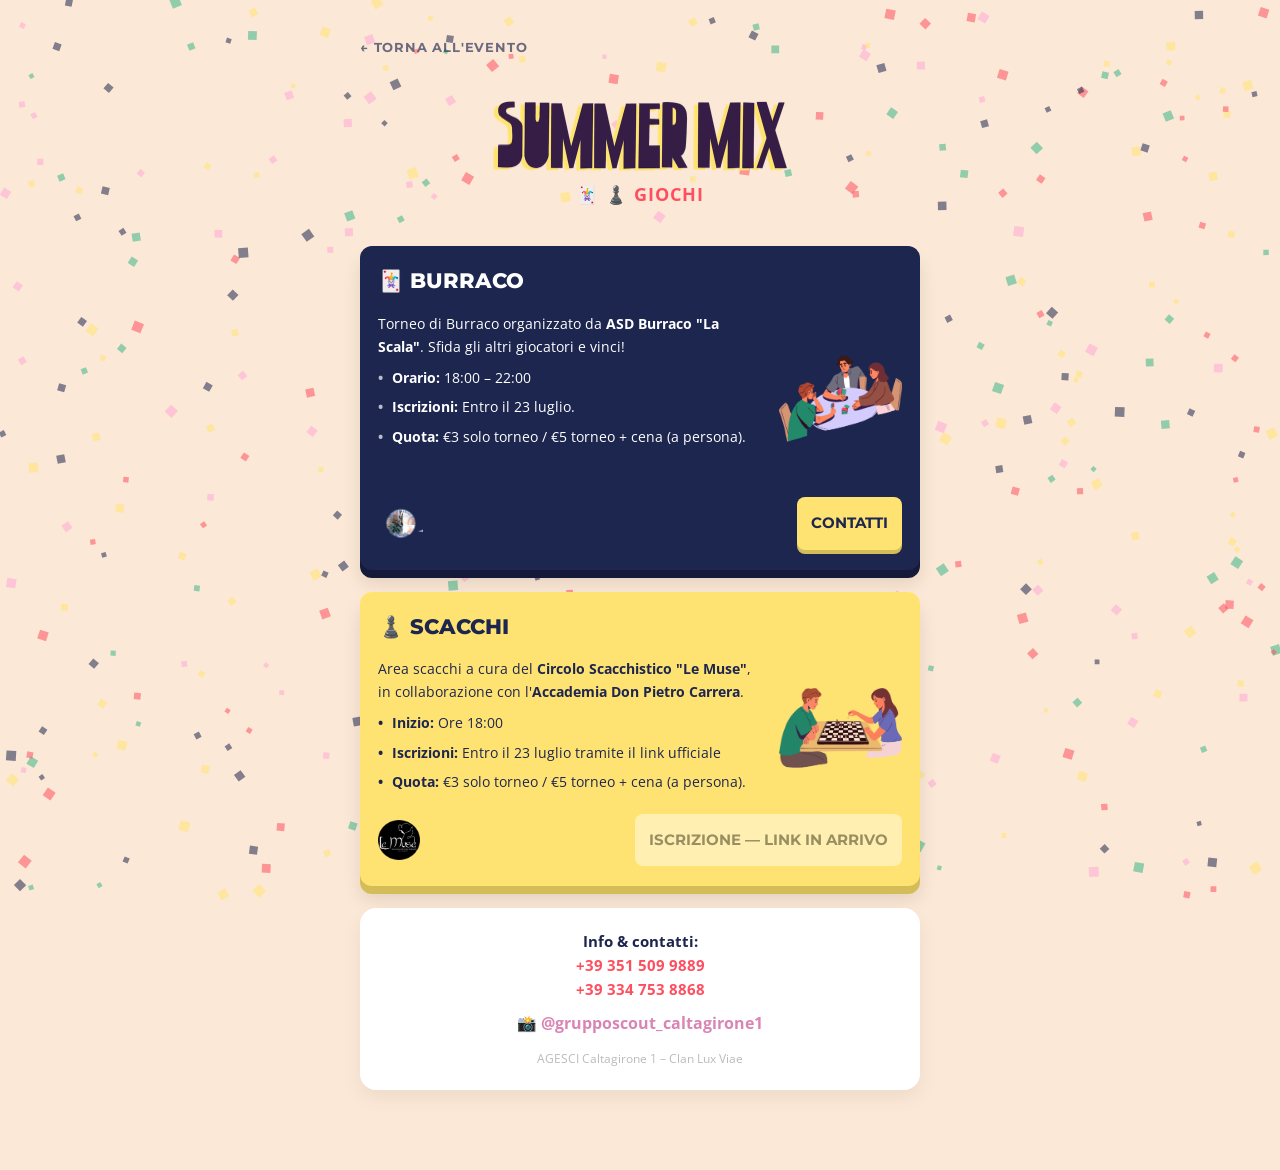
==== commit 7057bd5e: "aggiorn" ====
--- a/giochi.html
+++ b/giochi.html
@@ -33,10 +33,10 @@
         </div>
         <div class="sub-card-body">
             <div class="sub-card-text">
-                <p>Torneo di carte organizzato da <strong>ASD Burraco "La Scala"</strong>. Sfida i migliori giocatori!</p>
+                <p>Torneo di Burraco organizzato da <strong>ASD Burraco "La Scala"</strong>. Sfida gli altri giocatori e vinci!</p>
                 <ul class="details-list">
                     <li><strong>Orario:</strong> 18:00 – 22:00</li>
-                    <li><strong>Iscrizioni:</strong> entro il 23 luglio, tramite i contatti in fondo alla pagina.</li>
+                    <li><strong>Iscrizioni:</strong> Entro il 23 luglio.</li>
                     <li><strong>Quota:</strong> €3 solo torneo / €5 torneo + cena (a persona).</li>
                 </ul>
             </div>
@@ -48,7 +48,7 @@
             <div class="assoc-logos">
                 <img src="assets/burraco.webp" alt="ASD Burraco La Scala" class="assoc-logo">
             </div>
-            <a href="#contatti" class="btn btn-yellow">Info e iscrizioni</a>
+            <a href="#contatti" class="btn btn-yellow">Contatti</a>
         </div>
     </article>
 
@@ -62,7 +62,7 @@
                 <p>Area scacchi a cura del <strong>Circolo Scacchistico "Le Muse"</strong>, in collaborazione con l'<strong>Accademia Don Pietro Carrera</strong>.</p>
                 <ul class="details-list">
                     <li><strong>Inizio:</strong> Ore 18:00</li>
-                    <li><strong>Iscrizioni:</strong> entro il 23 luglio, tramite il link iscrizione.</li>
+                    <li><strong>Iscrizioni:</strong> Entro il 23 luglio tramite il link ufficiale</li>
                     <li><strong>Quota:</strong> €3 solo torneo / €5 torneo + cena (a persona).</li>
                 </ul>
             </div>
@@ -78,34 +78,6 @@
             <a href="TODO_LINK_SCACCHI"
                class="btn btn-disabled" aria-disabled="true"
                target="_blank" rel="noopener">Iscrizione — link in arrivo</a>
-        </div>
-    </article>
-
-    <!-- TANA DEL GOBLIN / SHIELD SICILIA -->
-    <article class="sub-card sub-card-green on-dark">
-        <div class="sub-card-head">
-            <h2>🎲 Giochi da Tavolo</h2>
-        </div>
-        <div class="sub-card-body">
-            <div class="sub-card-text">
-                <p>Area giochi da tavolo a cura di <strong>SHIELD Sicilia</strong> e <strong>Tana del Goblin di Caltagirone</strong>: giochi in scatola, giochi di ruolo e molto altro.</p>
-                <ul class="details-list">
-                    <li>Area attiva per tutta la durata dell'evento.</li>
-                    <li>Accesso libero — nessuna iscrizione richiesta.</li>
-                </ul>
-
-            </div>
-            <div class="illus-slot">
-                <img src="assets/illus-shield.webp" alt="Illustrazione giochi da tavolo" loading="lazy">
-            </div>
-        </div>
-        <div class="sub-card-foot sub-card-foot-flex">
-            <div class="assoc-logos">
-                <img src="assets/logo-shield.webp" alt="SHIELD Sicilia" class="assoc-logo">
-                <img src="assets/tana-goblin.webp" alt="Tana del Goblin" class="assoc-logo">
-            </div>
-            <a href="#contatti"
-               class="btn btn-yellow">Info e contatti</a>
         </div>
     </article>
 
--- a/style.css
+++ b/style.css
@@ -400,6 +400,26 @@
     object-fit: contain; border-radius: 4px; display: block;
 }
 
+/* ── Attività libere (index) ── */
+.free-card {
+    background: var(--color-green); color: #fff;
+    border-radius: 12px; padding: 18px 18px 20px;
+    box-shadow: 0 8px 0 var(--color-green-dark), 0 14px 20px rgba(0,0,0,.10);
+    margin-bottom: 14px;
+}
+.free-card h2 { font-size: 1.2rem; margin-bottom: 12px; }
+.free-block { margin-bottom: 10px; font-size: .9rem; }
+.free-block:last-of-type { margin-bottom: 0; }
+.free-illus {
+    display: flex; gap: 12px; justify-content: center;
+    margin-top: 14px;
+}
+.free-illus img {
+    width: 38%; max-width: 150px; height: auto;
+    object-fit: contain; display: block;
+    border-radius: 8px;
+}
+
 /* menu cena dropdown (dentro cibo-card, on-dark) */
 .menu-dropdown {
     margin-top: 12px;
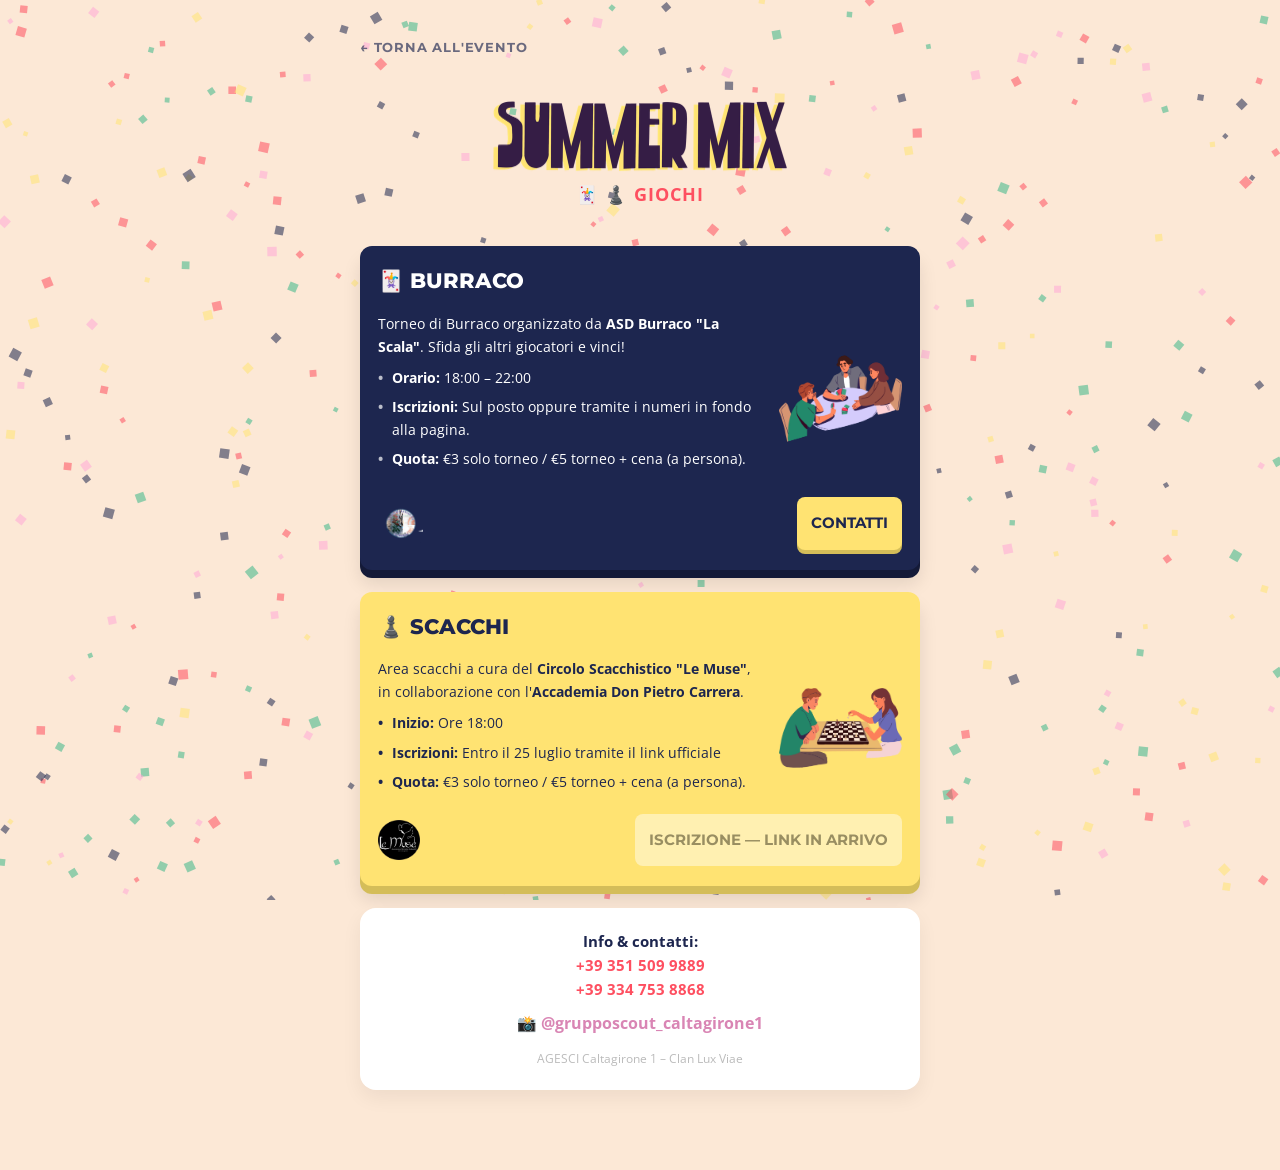
==== commit 7f1cd38e: "..." ====
--- a/giochi.html
+++ b/giochi.html
@@ -36,7 +36,7 @@
                 <p>Torneo di Burraco organizzato da <strong>ASD Burraco "La Scala"</strong>. Sfida gli altri giocatori e vinci!</p>
                 <ul class="details-list">
                     <li><strong>Orario:</strong> 18:00 – 22:00</li>
-                    <li><strong>Iscrizioni:</strong> Entro il 23 luglio.</li>
+                    <li><strong>Iscrizioni:</strong> Sul posto oppure tramite i numeri in fondo alla pagina.</li>
                     <li><strong>Quota:</strong> €3 solo torneo / €5 torneo + cena (a persona).</li>
                 </ul>
             </div>
@@ -62,7 +62,7 @@
                 <p>Area scacchi a cura del <strong>Circolo Scacchistico "Le Muse"</strong>, in collaborazione con l'<strong>Accademia Don Pietro Carrera</strong>.</p>
                 <ul class="details-list">
                     <li><strong>Inizio:</strong> Ore 18:00</li>
-                    <li><strong>Iscrizioni:</strong> Entro il 23 luglio tramite il link ufficiale</li>
+                    <li><strong>Iscrizioni:</strong> Entro il 25 luglio tramite il link ufficiale</li>
                     <li><strong>Quota:</strong> €3 solo torneo / €5 torneo + cena (a persona).</li>
                 </ul>
             </div>
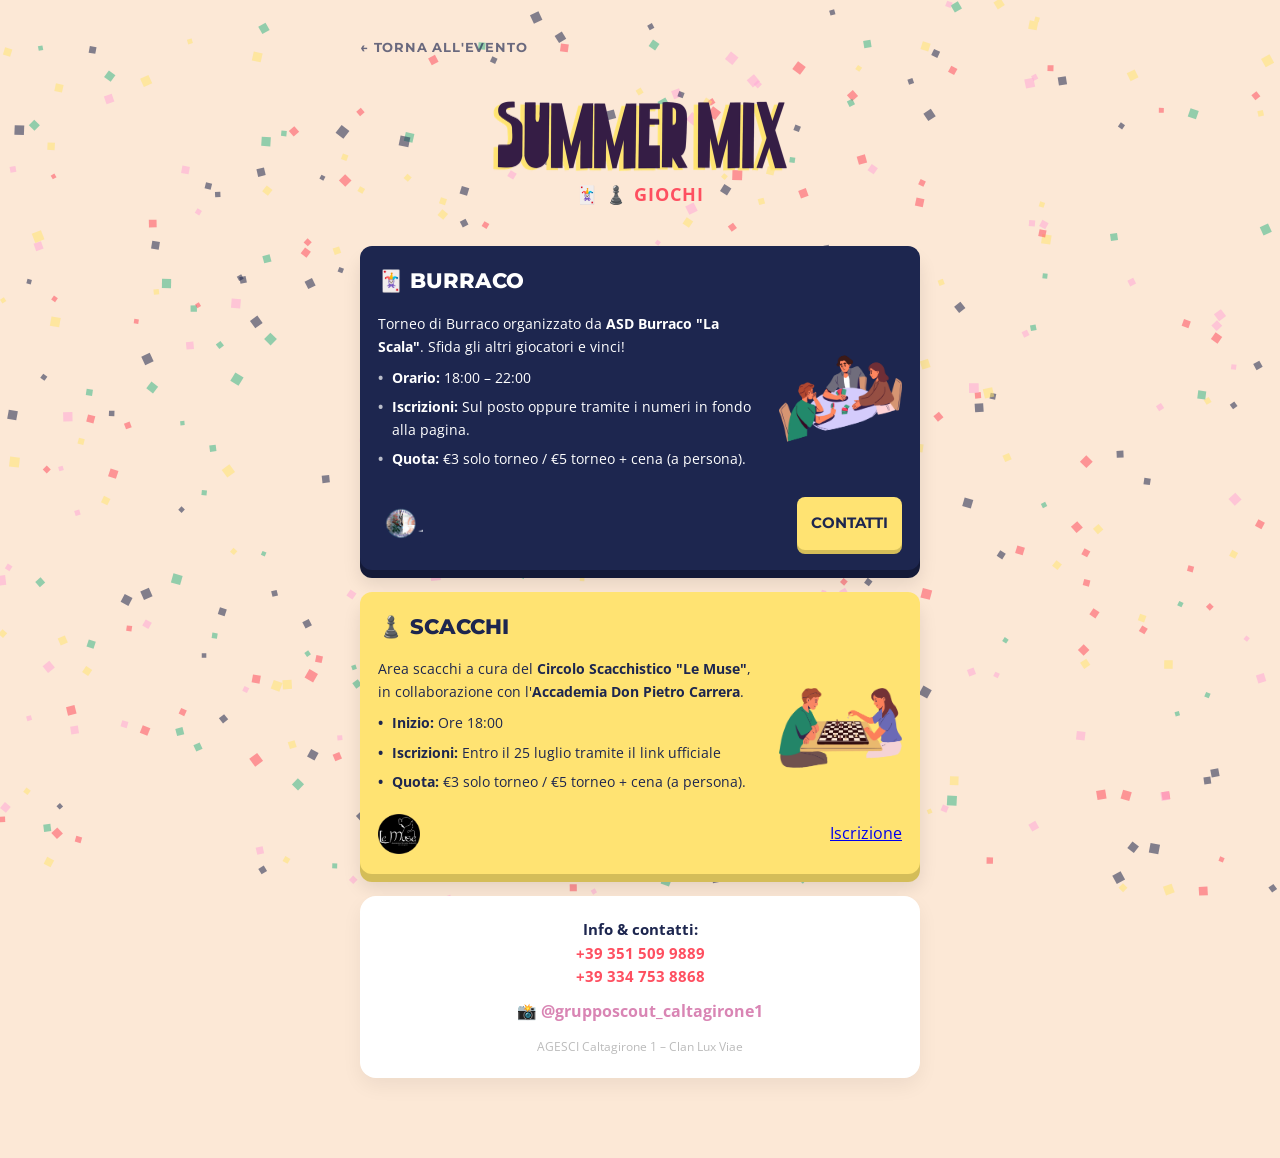
==== commit 452537ec: "agg2" ====
--- a/giochi.html
+++ b/giochi.html
@@ -74,10 +74,7 @@
             <div class="assoc-logos">
                 <img src="assets/le-muse.webp" alt="Le Muse" class="assoc-logo">
             </div>
-            <!-- TODO: sostituire href="TODO_LINK_SCACCHI" con l'URL reale del form iscrizione e rimuovere btn-disabled/disabled -->
-            <a href="TODO_LINK_SCACCHI"
-               class="btn btn-disabled" aria-disabled="true"
-               target="_blank" rel="noopener">Iscrizione — link in arrivo</a>
+            <a href="https://vesus.org/tournament/hcoeENjp?selectedTab=tournament.details" target="_blank" rel="noopener">Iscrizione</a>
         </div>
     </article>
 
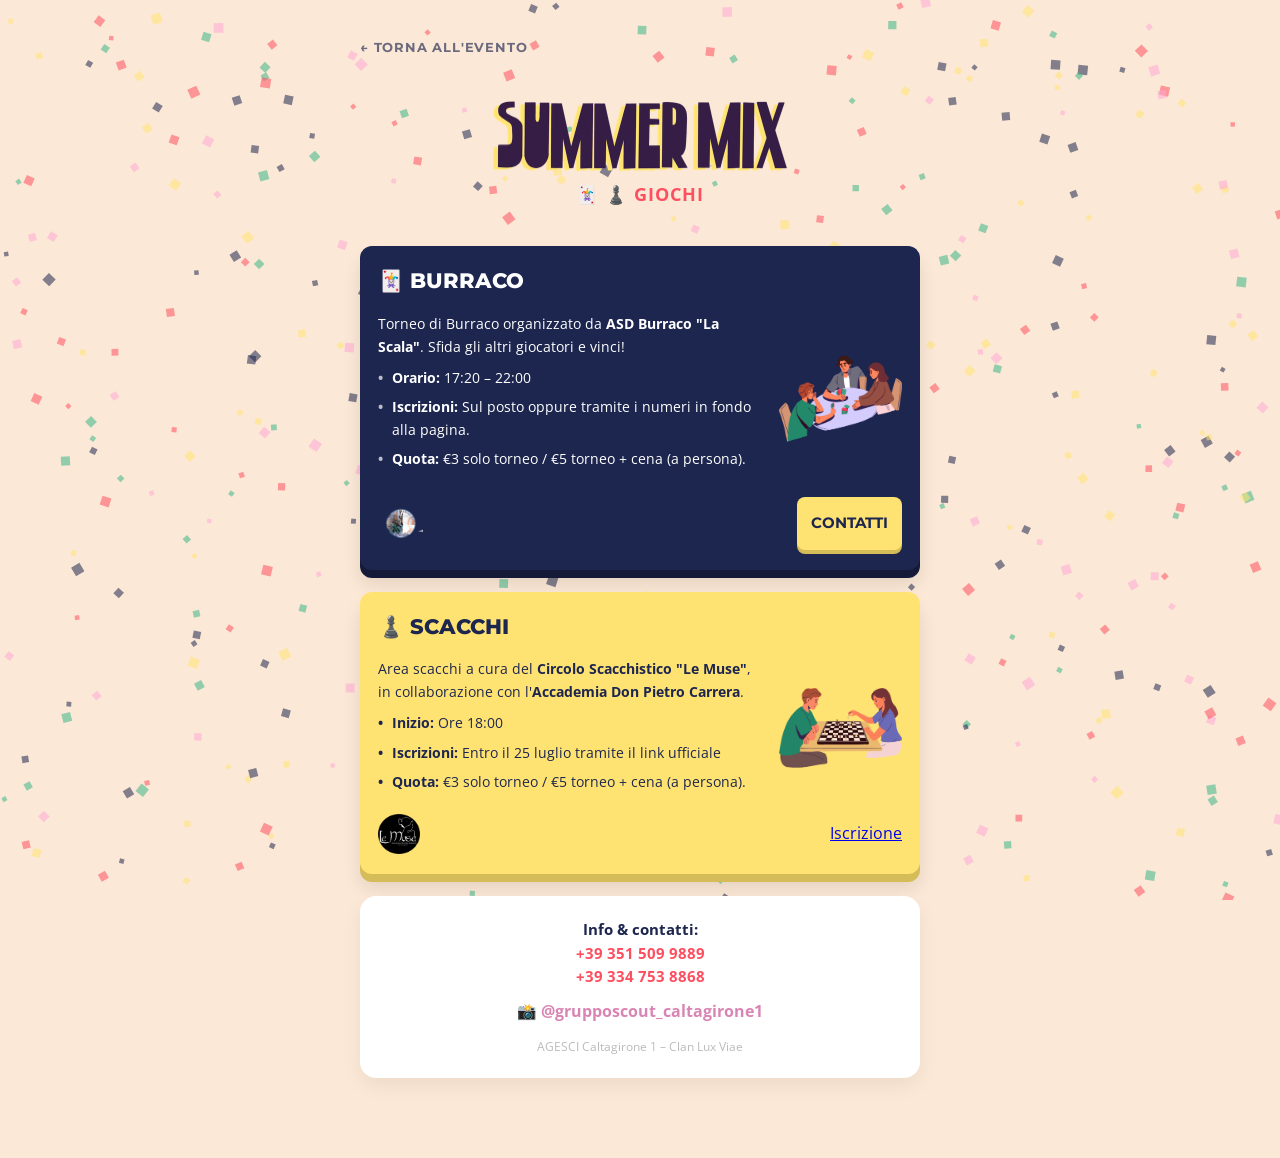
==== commit 05630638: "orari" ====
--- a/giochi.html
+++ b/giochi.html
@@ -35,7 +35,7 @@
             <div class="sub-card-text">
                 <p>Torneo di Burraco organizzato da <strong>ASD Burraco "La Scala"</strong>. Sfida gli altri giocatori e vinci!</p>
                 <ul class="details-list">
-                    <li><strong>Orario:</strong> 18:00 – 22:00</li>
+                    <li><strong>Orario:</strong> 17:20 – 22:00</li>
                     <li><strong>Iscrizioni:</strong> Sul posto oppure tramite i numeri in fondo alla pagina.</li>
                     <li><strong>Quota:</strong> €3 solo torneo / €5 torneo + cena (a persona).</li>
                 </ul>
